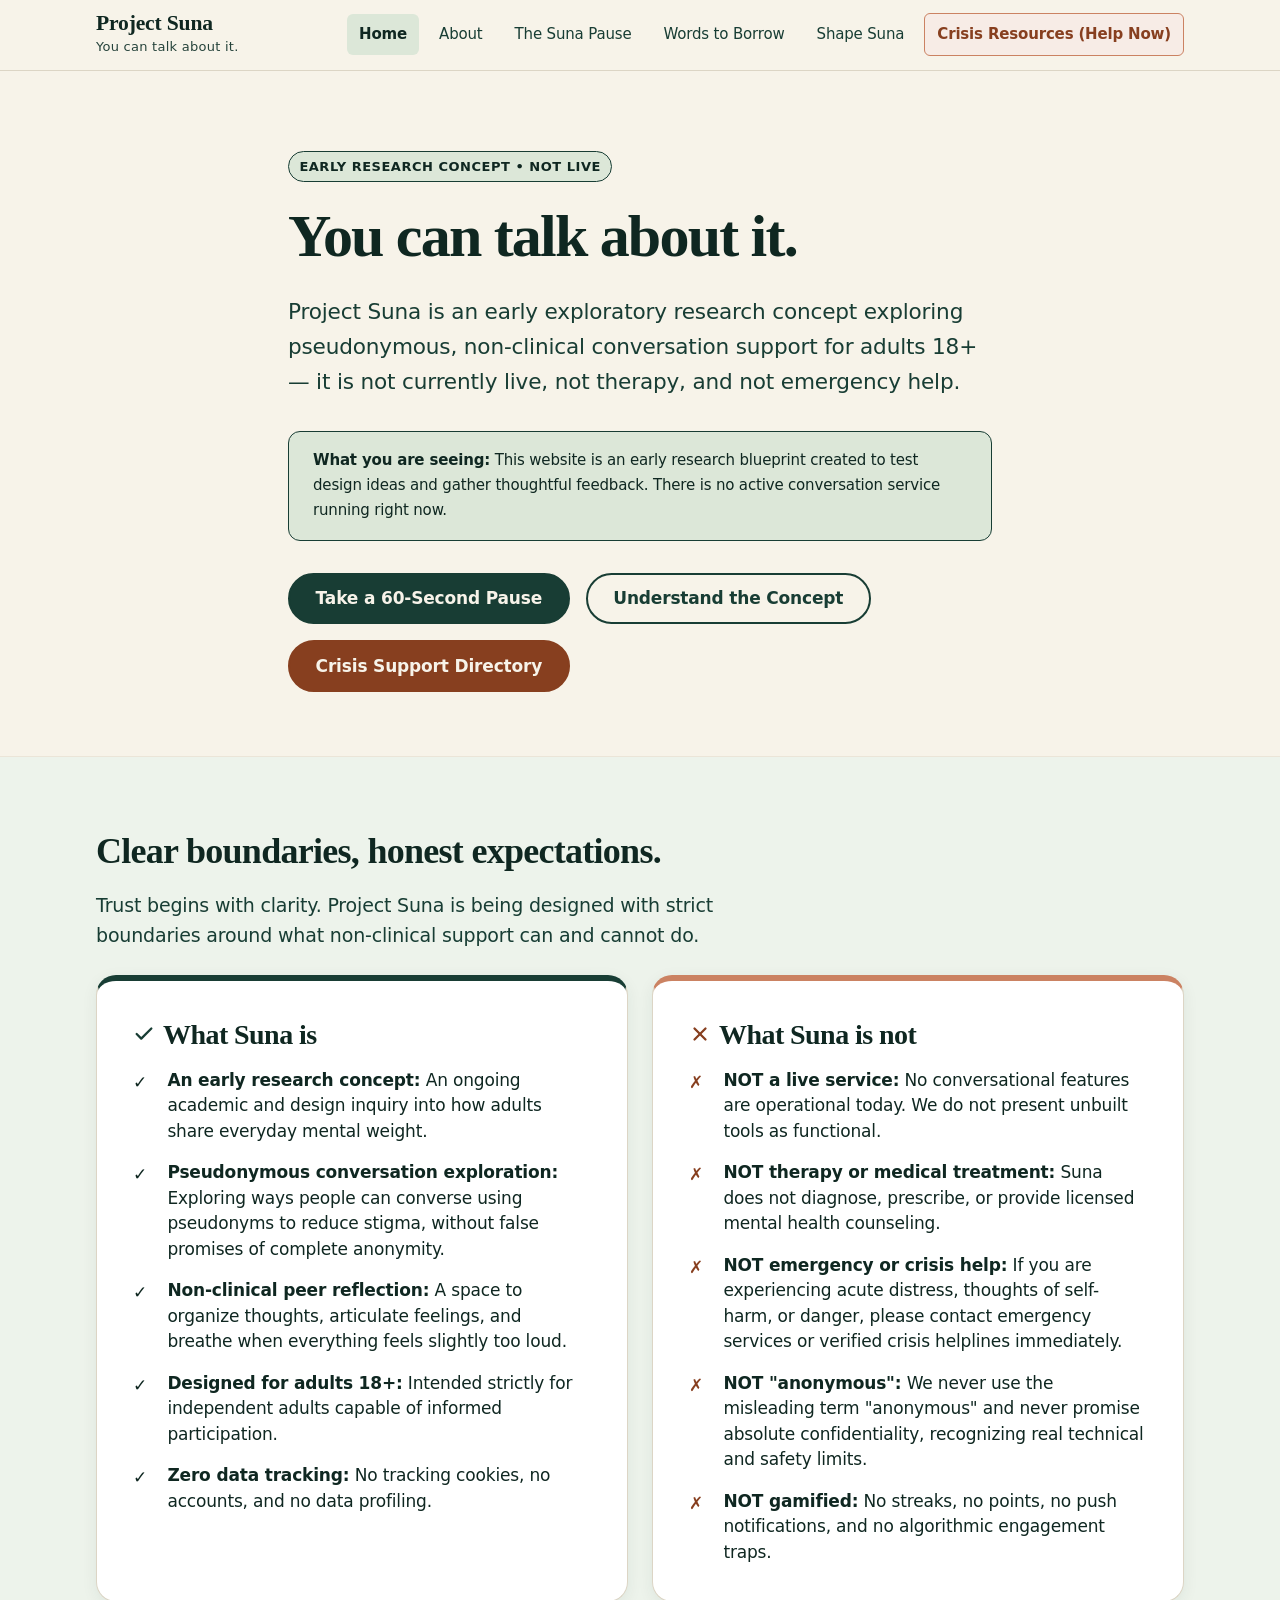
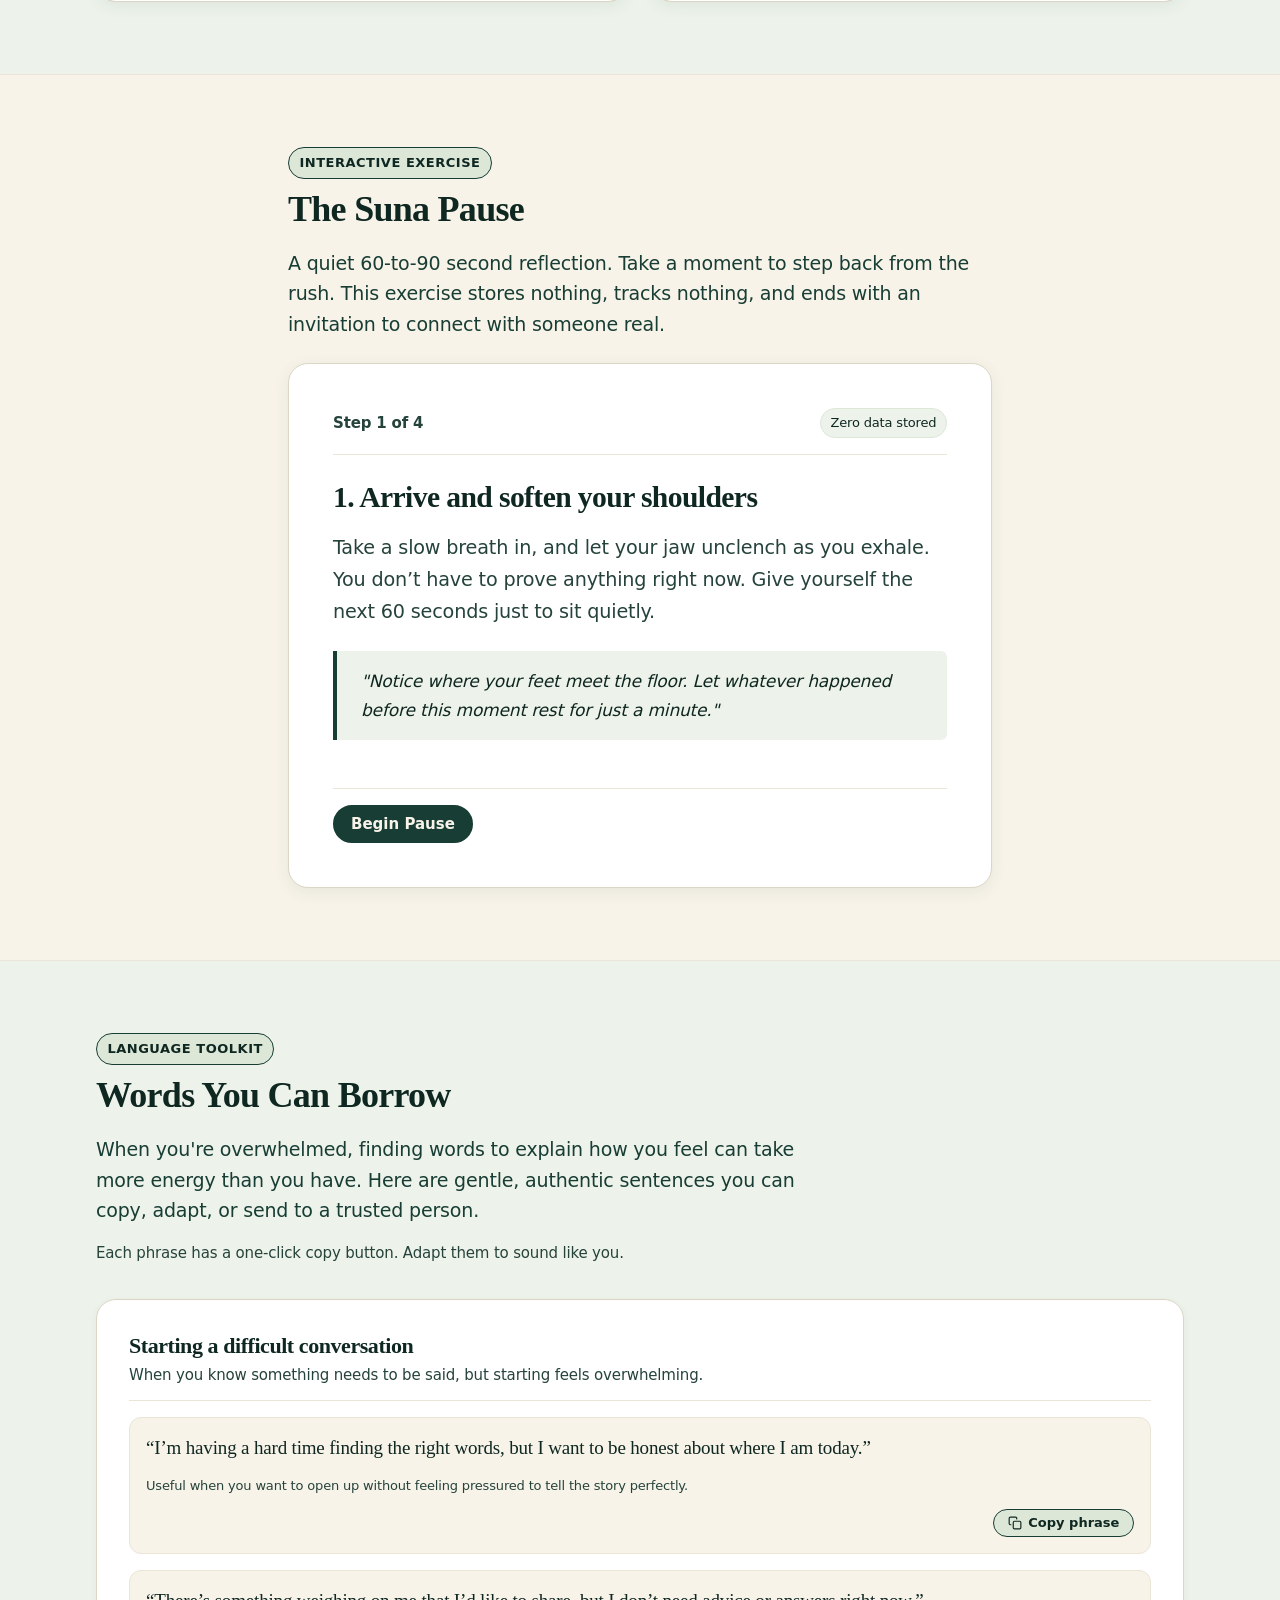
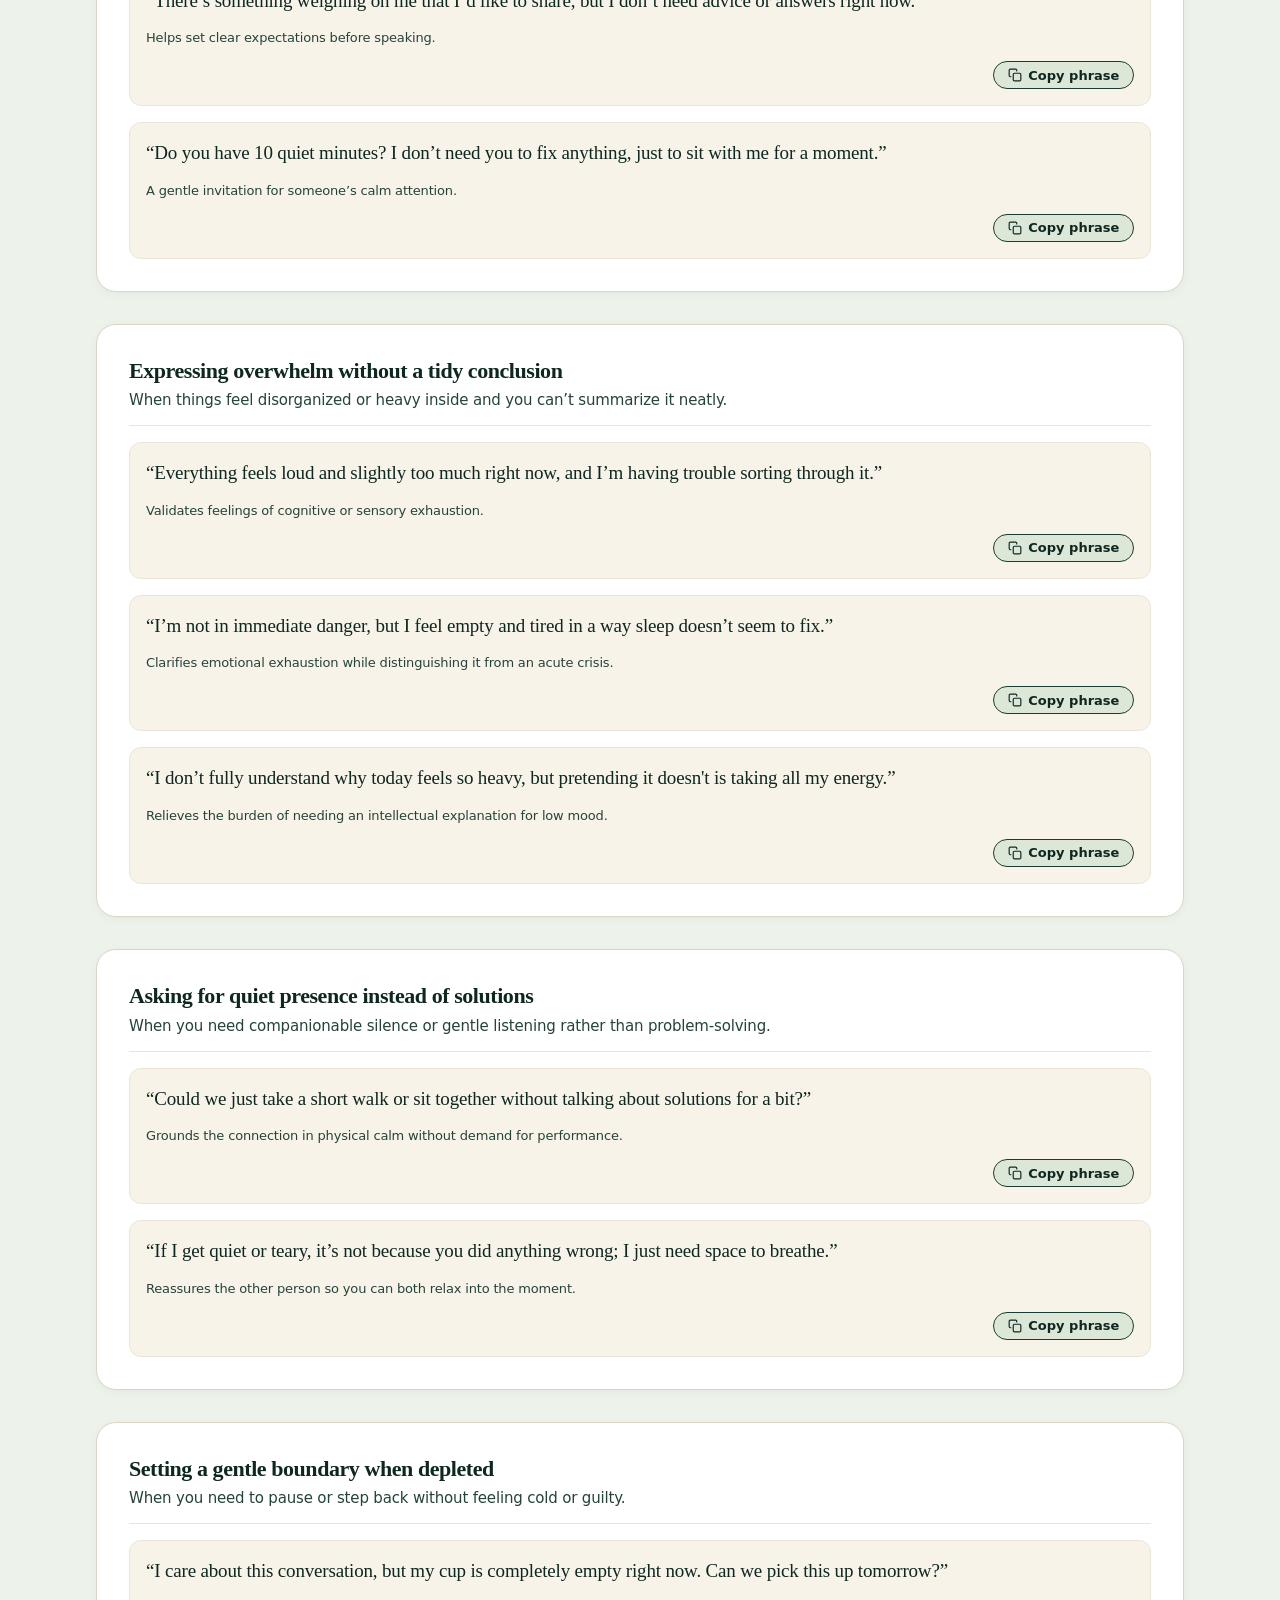
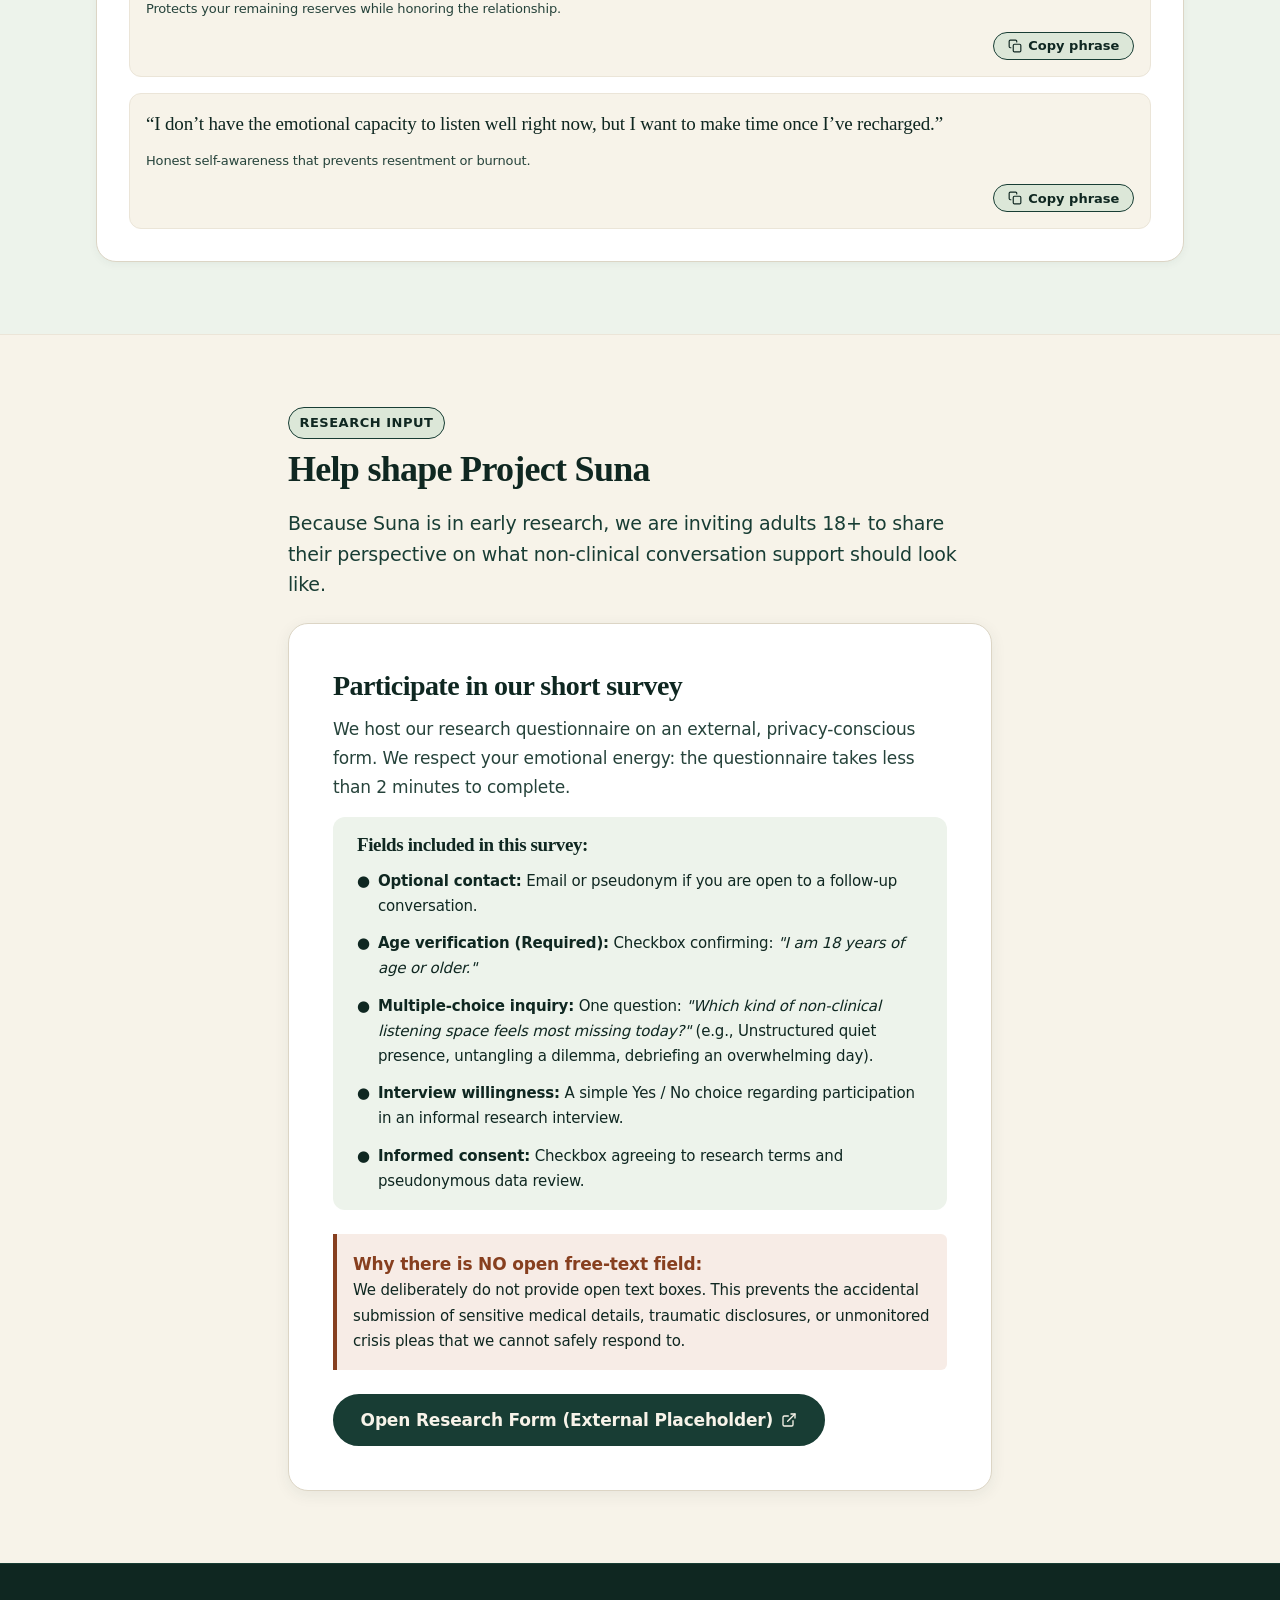
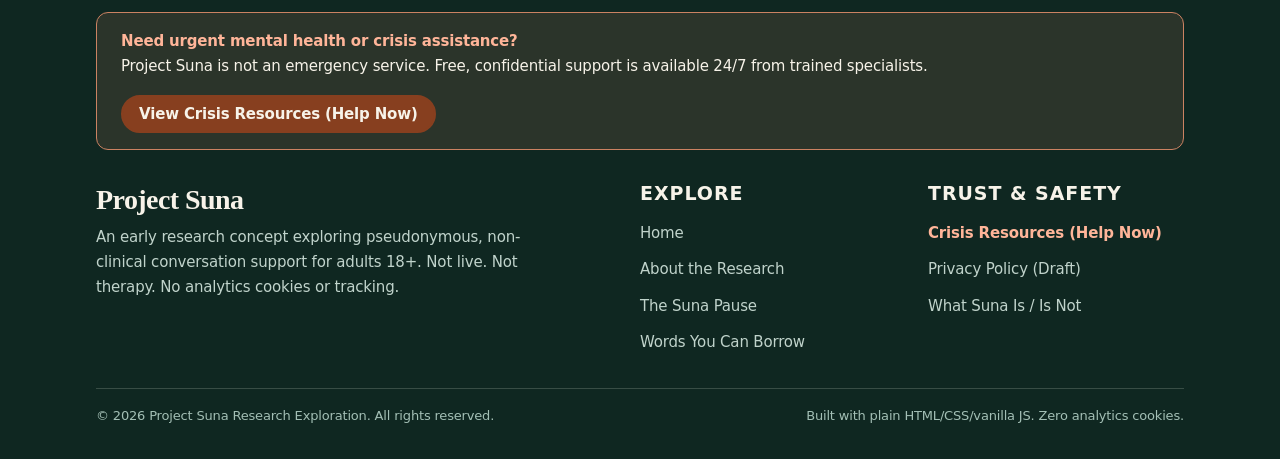
==== index.html @ 0d5d827f "Initial commit: Project Suna static accessible website" ====
<!DOCTYPE html>
<html lang="en">
<head>
  <meta charset="UTF-8">
  <meta name="viewport" content="width=device-width, initial-scale=1.0">
  <meta name="description" content="Project Suna — You can talk about it. An early research concept exploring pseudonymous, non-clinical conversation support for adults 18+.">
  <title>Project Suna — You can talk about it (Early Research)</title>
  <link rel="stylesheet" href="css/style.css">
</head>
<body>
  <!-- Accessible Skip Link -->
  <a href="#main-content" class="skip-link">Skip to main content</a>

  <!-- Header & Navigation -->
  <header class="site-header" role="banner">
    <div class="container header-inner">
      <a href="index.html" class="brand" aria-label="Project Suna Home">
        <span class="brand-title">Project Suna</span>
        <span class="brand-tagline">You can talk about it.</span>
      </a>

      <button type="button" class="nav-toggle" aria-expanded="false" aria-controls="primary-nav" aria-label="Toggle navigation menu">
        <span aria-hidden="true">&#9776;</span>
        <span>Menu</span>
      </button>

      <nav id="primary-nav" class="site-nav" role="navigation" aria-label="Primary Navigation">
        <ul class="nav-list" role="list">
          <li><a href="index.html" class="nav-link" aria-current="page">Home</a></li>
          <li><a href="about.html" class="nav-link">About</a></li>
          <li><a href="#the-suna-pause" class="nav-link">The Suna Pause</a></li>
          <li><a href="#words-you-can-borrow" class="nav-link">Words to Borrow</a></li>
          <li><a href="#help-shape-suna" class="nav-link">Shape Suna</a></li>
          <li><a href="help-now.html" class="nav-link nav-link-crisis">Crisis Resources (Help Now)</a></li>
        </ul>
      </nav>
    </div>
  </header>

  <main id="main-content" role="main">
    <!-- Section 1: Hero with tagline and honest early research statement -->
    <section class="section hero" aria-labelledby="hero-heading">
      <div class="container container-reading">
        <div style="margin-bottom: 1.25rem;">
          <span class="badge badge-research">Early Research Concept &bull; Not Live</span>
        </div>
        
        <h1 id="hero-heading" class="hero-tagline">
          You can talk about it.
        </h1>

        <p class="hero-honest-statement">
          Project Suna is an early exploratory research concept exploring pseudonymous, non-clinical conversation support for adults 18+ — it is not currently live, not therapy, and not emergency help.
        </p>

        <div class="banner-notice" role="region" aria-label="Research Scope Notice">
          <p>
            <strong>What you are seeing:</strong> This website is an early research blueprint created to test design ideas and gather thoughtful feedback. There is no active conversation service running right now.
          </p>
        </div>

        <div class="hero-ctas">
          <a href="#the-suna-pause" class="btn btn-primary">Take a 60-Second Pause</a>
          <a href="#what-suna-is" class="btn btn-secondary">Understand the Concept</a>
          <a href="help-now.html" class="btn btn-terracotta">Crisis Support Directory</a>
        </div>
      </div>
    </section>

    <!-- Section 2: "What Suna is / what it is not" two-column block -->
    <section id="what-suna-is" class="section section-tinted" aria-labelledby="what-suna-heading">
      <div class="container">
        <header style="max-width: 44rem; margin-bottom: 1.5rem;">
          <h2 id="what-suna-heading">Clear boundaries, honest expectations.</h2>
          <p class="lead">
            Trust begins with clarity. Project Suna is being designed with strict boundaries around what non-clinical support can and cannot do.
          </p>
        </header>

        <div class="comparison-grid">
          <!-- Column 1: What Suna Is -->
          <article class="comparison-card comparison-card-is">
            <h3>
              <svg aria-hidden="true" width="22" height="22" viewBox="0 0 24 24" fill="none" stroke="currentColor" stroke-width="2.5" stroke-linecap="round" stroke-linejoin="round" style="color: var(--color-forest);">
                <polyline points="20 6 9 17 4 12"></polyline>
              </svg>
              <span>What Suna is</span>
            </h3>
            <ul class="comparison-list" role="list">
              <li class="comparison-item">
                <span class="comparison-icon" aria-hidden="true">&#10003;</span>
                <div>
                  <strong>An early research concept:</strong> An ongoing academic and design inquiry into how adults share everyday mental weight.
                </div>
              </li>
              <li class="comparison-item">
                <span class="comparison-icon" aria-hidden="true">&#10003;</span>
                <div>
                  <strong>Pseudonymous conversation exploration:</strong> Exploring ways people can converse using pseudonyms to reduce stigma, without false promises of complete anonymity.
                </div>
              </li>
              <li class="comparison-item">
                <span class="comparison-icon" aria-hidden="true">&#10003;</span>
                <div>
                  <strong>Non-clinical peer reflection:</strong> A space to organize thoughts, articulate feelings, and breathe when everything feels slightly too loud.
                </div>
              </li>
              <li class="comparison-item">
                <span class="comparison-icon" aria-hidden="true">&#10003;</span>
                <div>
                  <strong>Designed for adults 18+:</strong> Intended strictly for independent adults capable of informed participation.
                </div>
              </li>
              <li class="comparison-item">
                <span class="comparison-icon" aria-hidden="true">&#10003;</span>
                <div>
                  <strong>Zero data tracking:</strong> No tracking cookies, no accounts, and no data profiling.
                </div>
              </li>
            </ul>
          </article>

          <!-- Column 2: What Suna Is Not -->
          <article class="comparison-card comparison-card-is-not">
            <h3>
              <svg aria-hidden="true" width="22" height="22" viewBox="0 0 24 24" fill="none" stroke="currentColor" stroke-width="2.5" stroke-linecap="round" stroke-linejoin="round" style="color: var(--color-terracotta-accessible);">
                <line x1="18" y1="6" x2="6" y2="18"></line>
                <line x1="6" y1="6" x2="18" y2="18"></line>
              </svg>
              <span>What Suna is not</span>
            </h3>
            <ul class="comparison-list" role="list">
              <li class="comparison-item">
                <span class="comparison-icon" aria-hidden="true" style="color: var(--color-terracotta-accessible);">&#10007;</span>
                <div>
                  <strong>NOT a live service:</strong> No conversational features are operational today. We do not present unbuilt tools as functional.
                </div>
              </li>
              <li class="comparison-item">
                <span class="comparison-icon" aria-hidden="true" style="color: var(--color-terracotta-accessible);">&#10007;</span>
                <div>
                  <strong>NOT therapy or medical treatment:</strong> Suna does not diagnose, prescribe, or provide licensed mental health counseling.
                </div>
              </li>
              <li class="comparison-item">
                <span class="comparison-icon" aria-hidden="true" style="color: var(--color-terracotta-accessible);">&#10007;</span>
                <div>
                  <strong>NOT emergency or crisis help:</strong> If you are experiencing acute distress, thoughts of self-harm, or danger, please contact emergency services or verified crisis helplines immediately.
                </div>
              </li>
              <li class="comparison-item">
                <span class="comparison-icon" aria-hidden="true" style="color: var(--color-terracotta-accessible);">&#10007;</span>
                <div>
                  <strong>NOT "anonymous":</strong> We never use the misleading term "anonymous" and never promise absolute confidentiality, recognizing real technical and safety limits.
                </div>
              </li>
              <li class="comparison-item">
                <span class="comparison-icon" aria-hidden="true" style="color: var(--color-terracotta-accessible);">&#10007;</span>
                <div>
                  <strong>NOT gamified:</strong> No streaks, no points, no push notifications, and no algorithmic engagement traps.
                </div>
              </li>
            </ul>
          </article>
        </div>
      </div>
    </section>

    <!-- Section 3: "The Suna Pause" (60-90 second guided reflection) -->
    <section id="the-suna-pause" class="section" aria-labelledby="pause-heading">
      <div class="container container-reading">
        <header>
          <span class="badge badge-research">Interactive Exercise</span>
          <h2 id="pause-heading" style="margin-top: 0.5rem;">The Suna Pause</h2>
          <p class="lead">
            A quiet 60-to-90 second reflection. Take a moment to step back from the rush. This exercise stores nothing, tracks nothing, and ends with an invitation to connect with someone real.
          </p>
        </header>

        <div id="pause-reflection-widget" class="pause-container" role="region" aria-label="Guided Reflection Tool">
          <!-- Live Announcer for Assistive Technology -->
          <div id="pause-status-announcer" class="sr-only" aria-live="polite" aria-atomic="true"></div>

          <div class="pause-header">
            <span id="pause-progress-text" class="pause-progress" aria-hidden="true">Step 1 of 4</span>
            <span class="pause-privacy-pill" title="No data is saved anywhere">Zero data stored</span>
          </div>

          <!-- Step 1: Arrive & Breathe -->
          <div class="pause-screen active" data-step="1">
            <h3>1. Arrive and soften your shoulders</h3>
            <p>
              Take a slow breath in, and let your jaw unclench as you exhale. You don’t have to prove anything right now. Give yourself the next 60 seconds just to sit quietly.
            </p>
            <div class="pause-prompt-box">
              "Notice where your feet meet the floor. Let whatever happened before this moment rest for just a minute."
            </div>
          </div>

          <!-- Step 2: Name what's heavy -->
          <div class="pause-screen" data-step="2" hidden="until-found">
            <h3>2. Acknowledge what is heavy</h3>
            <p>
              You don’t have to write it down, explain it, or justify it. Simply silently name the thought or feeling that has been taking up space in your chest today.
            </p>
            <div class="pause-prompt-box">
              "It is completely okay if what you are feeling is messy, confusing, or contradictory."
            </div>
          </div>

          <!-- Step 3: Acknowledge without fixing -->
          <div class="pause-screen" data-step="3" hidden="until-found">
            <h3>3. You don’t have to solve everything today</h3>
            <p>
              When we are overwhelmed, our minds try to solve every problem at once. Give yourself permission to pause the problem-solving machine.
            </p>
            <div class="pause-prompt-box">
              "You are allowed to feel exhausted without immediately having a plan to fix it."
            </div>
          </div>

          <!-- Step 4: Reach out to a real person -->
          <div class="pause-screen" data-step="4" hidden="until-found">
            <h3>4. Reaching out to a real person</h3>
            <p>
              Project Suna is an early research concept — not a person, not therapy, and not a substitute for human connection. When you feel ready, the most healing step is often reaching out to someone real.
            </p>
            <div class="pause-reachout-card">
              <strong>Consider taking one small step:</strong>
              <p>
                Send a short, honest text to a trusted friend, family member, or care provider. (You can borrow one of our sample phrases below if finding the words feels difficult).
              </p>
            </div>
            <p style="font-size: var(--font-size-sm); margin-bottom: 0;">
              If you are in distress or need crisis care, please visit our <a href="help-now.html" style="font-weight: 600;">Crisis Resources Directory</a> immediately.
            </p>
          </div>

          <div class="pause-actions">
            <button type="button" id="pause-btn-prev" class="btn btn-secondary btn-small" style="display: none;">Previous</button>
            <div class="pause-actions-group">
              <button type="button" id="pause-btn-restart" class="btn btn-secondary btn-small" style="display: none;">Start Again</button>
              <button type="button" id="pause-btn-next" class="btn btn-primary btn-small">Begin Pause</button>
            </div>
          </div>
        </div>
      </div>
    </section>

    <!-- Section 4: "Words You Can Borrow" -->
    <section id="words-you-can-borrow" class="section section-tinted" aria-labelledby="words-heading">
      <div class="container">
        <header style="max-width: 44rem;">
          <span class="badge badge-research">Language Toolkit</span>
          <h2 id="words-heading" style="margin-top: 0.5rem;">Words You Can Borrow</h2>
          <p class="lead">
            When you're overwhelmed, finding words to explain how you feel can take more energy than you have. Here are gentle, authentic sentences you can copy, adapt, or send to a trusted person.
          </p>
          <p style="font-size: var(--font-size-sm); color: var(--color-forest-muted);">
            Each phrase has a one-click copy button. Adapt them to sound like you.
          </p>
        </header>

        <!-- Live announcer for copy operations -->
        <div id="words-live-announcer" class="sr-only" aria-live="polite" aria-atomic="true"></div>

        <!-- Populated from content/words-you-can-borrow.json -->
        <div id="words-container" class="words-grid" role="region" aria-label="Curated Phrases List">
          <p style="color: var(--color-forest-muted);">Loading curated phrases...</p>
        </div>
      </div>
    </section>

    <!-- Section 5: "Help shape Suna" -->
    <section id="help-shape-suna" class="section" aria-labelledby="shape-heading">
      <div class="container container-reading">
        <header>
          <span class="badge badge-research">Research Input</span>
          <h2 id="shape-heading" style="margin-top: 0.5rem;">Help shape Project Suna</h2>
          <p class="lead">
            Because Suna is in early research, we are inviting adults 18+ to share their perspective on what non-clinical conversation support should look like.
          </p>
        </header>

        <article class="shape-card">
          <h3>Participate in our short survey</h3>
          <p>
            We host our research questionnaire on an external, privacy-conscious form. We respect your emotional energy: the questionnaire takes less than 2 minutes to complete.
          </p>

          <div class="fields-breakdown">
            <h4>Fields included in this survey:</h4>
            <ul class="fields-list" role="list">
              <li>
                <span aria-hidden="true">&#9679;</span>
                <span><strong>Optional contact:</strong> Email or pseudonym if you are open to a follow-up conversation.</span>
              </li>
              <li>
                <span aria-hidden="true">&#9679;</span>
                <span><strong>Age verification (Required):</strong> Checkbox confirming: <em>"I am 18 years of age or older."</em></span>
              </li>
              <li>
                <span aria-hidden="true">&#9679;</span>
                <span><strong>Multiple-choice inquiry:</strong> One question: <em>"Which kind of non-clinical listening space feels most missing today?"</em> (e.g., Unstructured quiet presence, untangling a dilemma, debriefing an overwhelming day).</span>
              </li>
              <li>
                <span aria-hidden="true">&#9679;</span>
                <span><strong>Interview willingness:</strong> A simple Yes / No choice regarding participation in an informal research interview.</span>
              </li>
              <li>
                <span aria-hidden="true">&#9679;</span>
                <span><strong>Informed consent:</strong> Checkbox agreeing to research terms and pseudonymous data review.</span>
              </li>
            </ul>
          </div>

          <div class="no-free-text-callout" role="note">
            <strong>Why there is NO open free-text field:</strong>
            <p>
              We deliberately do not provide open text boxes. This prevents the accidental submission of sensitive medical details, traumatic disclosures, or unmonitored crisis pleas that we cannot safely respond to.
            </p>
          </div>

          <div style="margin-top: 1.5rem;">
            <!-- Placeholder URL as requested -->
            <a href="https://forms.example.org/project-suna-research-interest" target="_blank" rel="noopener noreferrer" class="btn btn-primary">
              Open Research Form (External Placeholder)
              <svg aria-hidden="true" width="16" height="16" viewBox="0 0 24 24" fill="none" stroke="currentColor" stroke-width="2" stroke-linecap="round" stroke-linejoin="round">
                <path d="M18 13v6a2 2 0 0 1-2 2H5a2 2 0 0 1-2-2V8a2 2 0 0 1 2-2h6"></path>
                <polyline points="15 3 21 3 21 9"></polyline>
                <line x1="10" y1="14" x2="21" y2="3"></line>
              </svg>
            </a>
          </div>
        </article>
      </div>
    </section>
  </main>

  <!-- Universal Footer with help-now link -->
  <footer class="site-footer" role="contentinfo">
    <div class="container">
      <!-- High-visibility crisis callout present on every page -->
      <aside class="footer-crisis-callout" aria-label="Crisis Support Warning">
        <div>
          <p><strong>Need urgent mental health or crisis assistance?</strong></p>
          <p>Project Suna is not an emergency service. Free, confidential support is available 24/7 from trained specialists.</p>
        </div>
        <a href="help-now.html" class="btn btn-terracotta btn-small">View Crisis Resources (Help Now)</a>
      </aside>

      <div class="footer-grid">
        <div class="footer-brand">
          <h2>Project Suna</h2>
          <p>
            An early research concept exploring pseudonymous, non-clinical conversation support for adults 18+. Not live. Not therapy. No analytics cookies or tracking.
          </p>
        </div>

        <div class="footer-col">
          <h3>Explore</h3>
          <ul class="footer-links" role="list">
            <li><a href="index.html">Home</a></li>
            <li><a href="about.html">About the Research</a></li>
            <li><a href="index.html#the-suna-pause">The Suna Pause</a></li>
            <li><a href="index.html#words-you-can-borrow">Words You Can Borrow</a></li>
          </ul>
        </div>

        <div class="footer-col">
          <h3>Trust &amp; Safety</h3>
          <ul class="footer-links" role="list">
            <li><a href="help-now.html" style="color: #FFB599; font-weight: 600;">Crisis Resources (Help Now)</a></li>
            <li><a href="privacy.html">Privacy Policy (Draft)</a></li>
            <li><a href="index.html#what-suna-is">What Suna Is / Is Not</a></li>
          </ul>
        </div>
      </div>

      <div class="footer-bottom">
        <p>&copy; 2026 Project Suna Research Exploration. All rights reserved.</p>
        <p>Built with plain HTML/CSS/vanilla JS. Zero analytics cookies.</p>
      </div>
    </div>
  </footer>

  <script src="js/main.js"></script>
  <script src="js/pause-reflection.js"></script>
</body>
</html>
---- css/style.css ----
/* ==========================================================================
   Project Suna - Accessible, Human, Mobile-First Stylesheet
   Tagline: "You can talk about it."
   ========================================================================== */

/* 1. Design Tokens & CSS Variables */
:root {
  /* Brand Palette */
  --color-forest: #183D34;           /* Deep Forest Green (Primary) */
  --color-terracotta: #CB8262;       /* Warm Terracotta (Accent) */
  --color-cream: #F7F3E9;            /* Warm Cream (Page Background) */
  --color-sage: #DCE7D8;             /* Soft Sage (Subtle card/badge fills) */

  /* Accessible High-Contrast Variants (WCAG AA & AAA compliant on Cream) */
  --color-terracotta-accessible: #873F1F; /* Ratio 6.86:1 on Cream for text */
  --color-terracotta-tint: #F7ECE6;       /* Soft warm tint for highlights */
  --color-forest-dark: #0F2721;           /* Deep text variant (14.2:1 on Cream) */
  --color-forest-muted: #26433B;          /* Muted body text (9.73:1 on Cream) */
  --color-sage-dark: #2A4839;             /* Dark sage text/border (7.8:1 on Sage) */
  --color-sage-light: #EDF3EB;            /* Ultra-light sage container */
  --color-card-bg: #FFFFFF;               /* Elevated card background */
  --color-card-border: #DCD5C5;           /* Neutral warm border */
  --color-border-subtle: #EBE5D8;         /* Subtle divider */

  /* Typography */
  --font-serif: "Newsreader", "Fraunces", "Georgia", "Cambria", serif;
  --font-sans: "Plus Jakarta Sans", system-ui, -apple-system, BlinkMacSystemFont, "Segoe UI", Roboto, sans-serif;

  /* Typography Scales */
  --font-size-xs: 0.8125rem;  /* 13px */
  --font-size-sm: 0.9375rem;  /* 15px */
  --font-size-base: 1.0625rem;/* 17px - enhanced readability */
  --font-size-md: 1.1875rem;  /* 19px */
  --font-size-lg: 1.375rem;   /* 22px */
  --font-size-xl: 1.75rem;    /* 28px */
  --font-size-2xl: 2.25rem;   /* 36px */
  --font-size-3xl: 2.75rem;   /* 44px */

  /* Spacing */
  --space-2xs: 0.25rem;
  --space-xs: 0.5rem;
  --space-sm: 0.75rem;
  --space-md: 1rem;
  --space-lg: 1.5rem;
  --space-xl: 2rem;
  --space-2xl: 3rem;
  --space-3xl: 4.5rem;

  /* Layout */
  --max-width-content: 72rem;     /* 1152px */
  --max-width-reading: 48rem;     /* 768px for optimal reading */
  --max-width-narrow: 38rem;      /* 608px for reflective steps */
  --radius-sm: 6px;
  --radius-md: 12px;
  --radius-lg: 20px;
  --radius-full: 9999px;

  /* Elevation (soft, natural) */
  --shadow-subtle: 0 2px 8px rgba(24, 61, 52, 0.05);
  --shadow-card: 0 4px 16px rgba(24, 61, 52, 0.07);
  --shadow-elevated: 0 8px 28px rgba(24, 61, 52, 0.1);

  /* Transitions */
  --transition-fast: 150ms ease;
  --transition-base: 220ms ease;
}

/* 2. Global Reset & Box Model */
*, *::before, *::after {
  box-sizing: border-box;
  margin: 0;
  padding: 0;
}

html {
  font-size: 100%;
  scroll-behavior: smooth;
  -webkit-text-size-adjust: 100%;
}

body {
  background-color: var(--color-cream);
  color: var(--color-forest);
  font-family: var(--font-sans);
  font-size: var(--font-size-base);
  line-height: 1.68;
  letter-spacing: -0.01em;
  min-height: 100vh;
  display: flex;
  flex-direction: column;
}

/* 3. Accessibility & Motion */
@media (prefers-reduced-motion: reduce) {
  *, *::before, *::after {
    animation-duration: 0.01ms !important;
    animation-iteration-count: 1 !important;
    transition-duration: 0.01ms !important;
    scroll-behavior: auto !important;
  }
}

.skip-link {
  position: absolute;
  top: -999px;
  left: 1rem;
  background: var(--color-forest);
  color: var(--color-cream);
  padding: var(--space-sm) var(--space-lg);
  border-radius: var(--radius-sm);
  font-weight: 600;
  z-index: 1000;
  text-decoration: none;
}

.skip-link:focus {
  top: 1rem;
  outline: 3px solid var(--color-terracotta);
  outline-offset: 2px;
}

:focus-visible {
  outline: 3px solid var(--color-forest);
  outline-offset: 3px;
}

.sr-only {
  position: absolute;
  width: 1px;
  height: 1px;
  padding: 0;
  margin: -1px;
  overflow: hidden;
  clip: rect(0, 0, 0, 0);
  white-space: nowrap;
  border: 0;
}

/* 4. Typography Base */
h1, h2, h3, h4 {
  font-family: var(--font-serif);
  color: var(--color-forest-dark);
  line-height: 1.25;
  font-weight: 600;
  letter-spacing: -0.02em;
}

h1 {
  font-size: clamp(2rem, 5vw + 0.5rem, var(--font-size-3xl));
  margin-bottom: var(--space-md);
}

h2 {
  font-size: clamp(1.5rem, 3.5vw + 0.3rem, var(--font-size-2xl));
  margin-bottom: var(--space-md);
}

h3 {
  font-size: var(--font-size-xl);
  margin-bottom: var(--space-sm);
}

h4 {
  font-size: var(--font-size-md);
  margin-bottom: var(--space-xs);
}

p {
  margin-bottom: var(--space-md);
  color: var(--color-forest-muted);
}

p.lead {
  font-size: var(--font-size-md);
  color: var(--color-forest);
  line-height: 1.6;
}

a {
  color: var(--color-forest);
  text-decoration-thickness: 1px;
  text-underline-offset: 3px;
  transition: color var(--transition-fast), text-decoration-color var(--transition-fast);
}

a:hover {
  color: var(--color-terracotta-accessible);
}

strong {
  font-weight: 600;
  color: var(--color-forest-dark);
}

/* 5. Layout Containers */
.container {
  width: 100%;
  max-width: var(--max-width-content);
  margin-left: auto;
  margin-right: auto;
  padding-left: clamp(1rem, 4vw, 2rem);
  padding-right: clamp(1rem, 4vw, 2rem);
}

.container-reading {
  max-width: var(--max-width-reading);
}

.container-narrow {
  max-width: var(--max-width-narrow);
}

.section {
  padding-top: clamp(2.5rem, 6vw, var(--space-3xl));
  padding-bottom: clamp(2.5rem, 6vw, var(--space-3xl));
}

.section-tinted {
  background-color: var(--color-sage-light);
  border-top: 1px solid var(--color-border-subtle);
  border-bottom: 1px solid var(--color-border-subtle);
}

/* 6. Site Header & Navigation */
.site-header {
  border-bottom: 1px solid var(--color-card-border);
  background-color: var(--color-cream);
  position: sticky;
  top: 0;
  z-index: 99;
}

.header-inner {
  display: flex;
  align-items: center;
  justify-content: space-between;
  padding-top: var(--space-sm);
  padding-bottom: var(--space-sm);
  gap: var(--space-md);
}

.brand {
  display: flex;
  flex-direction: column;
  text-decoration: none;
}

.brand-title {
  font-family: var(--font-serif);
  font-size: 1.35rem;
  font-weight: 700;
  color: var(--color-forest-dark);
  line-height: 1.1;
}

.brand-tagline {
  font-size: var(--font-size-xs);
  color: var(--color-forest-muted);
  font-weight: 500;
  letter-spacing: 0.02em;
}

.site-nav {
  display: flex;
  align-items: center;
  gap: var(--space-xs);
}

.nav-list {
  display: flex;
  list-style: none;
  align-items: center;
  gap: var(--space-xs);
}

.nav-link {
  display: inline-block;
  padding: 0.5rem 0.75rem;
  font-size: var(--font-size-sm);
  font-weight: 500;
  color: var(--color-forest);
  text-decoration: none;
  border-radius: var(--radius-sm);
  transition: background-color var(--transition-fast), color var(--transition-fast);
}

.nav-link:hover {
  background-color: var(--color-sage);
  color: var(--color-forest-dark);
}

.nav-link[aria-current="page"] {
  font-weight: 600;
  background-color: var(--color-sage);
  color: var(--color-forest-dark);
}

.nav-link-crisis {
  background-color: var(--color-terracotta-tint);
  color: var(--color-terracotta-accessible);
  font-weight: 600;
  border: 1px solid var(--color-terracotta);
}

.nav-link-crisis:hover {
  background-color: var(--color-terracotta);
  color: var(--color-cream);
}

/* Mobile Nav Toggle */
.nav-toggle {
  display: none;
  background: transparent;
  border: 1px solid var(--color-card-border);
  padding: 0.5rem 0.75rem;
  border-radius: var(--radius-sm);
  cursor: pointer;
  color: var(--color-forest);
  font-family: var(--font-sans);
  font-size: var(--font-size-sm);
  font-weight: 600;
}

/* 7. Research Concept & Crisis Banners */
.badge {
  display: inline-flex;
  align-items: center;
  gap: 0.35rem;
  padding: 0.25rem 0.65rem;
  font-size: var(--font-size-xs);
  font-weight: 600;
  border-radius: var(--radius-full);
  text-transform: uppercase;
  letter-spacing: 0.04em;
}

.badge-research {
  background-color: var(--color-sage);
  color: var(--color-forest-dark);
  border: 1px solid var(--color-forest);
}

.badge-warning {
  background-color: var(--color-terracotta-tint);
  color: var(--color-terracotta-accessible);
  border: 1px solid var(--color-terracotta);
}

.banner-notice {
  background-color: var(--color-sage);
  border: 1px solid var(--color-forest);
  border-radius: var(--radius-md);
  padding: var(--space-md) var(--space-lg);
  margin-bottom: var(--space-xl);
  display: flex;
  flex-direction: column;
  gap: 0.35rem;
}

.banner-notice p {
  margin: 0;
  color: var(--color-forest-dark);
  font-size: var(--font-size-sm);
}

.banner-crisis {
  background-color: var(--color-terracotta-tint);
  border: 2px solid var(--color-terracotta);
  border-radius: var(--radius-md);
  padding: var(--space-md) var(--space-lg);
  margin-bottom: var(--space-xl);
}

.banner-crisis strong {
  color: var(--color-terracotta-accessible);
  font-size: var(--font-size-md);
}

.banner-crisis p {
  color: var(--color-forest-dark);
  margin-top: 0.25rem;
  margin-bottom: 0;
  font-size: var(--font-size-sm);
}

/* 8. Hero Section */
.hero {
  padding-top: clamp(2.5rem, 7vw, 5rem);
  padding-bottom: clamp(2.5rem, 6vw, 4rem);
  text-align: left;
}

.hero-tagline {
  font-family: var(--font-serif);
  font-size: clamp(2.25rem, 6vw + 0.5rem, 3.75rem);
  color: var(--color-forest-dark);
  line-height: 1.15;
  letter-spacing: -0.03em;
  margin-bottom: var(--space-lg);
}

.hero-honest-statement {
  font-size: clamp(1.1rem, 2vw + 0.5rem, 1.35rem);
  line-height: 1.6;
  color: var(--color-forest);
  max-width: 44rem;
  margin-bottom: var(--space-xl);
  font-weight: 400;
}

.hero-ctas {
  display: flex;
  flex-wrap: wrap;
  gap: var(--space-md);
  align-items: center;
}

/* 9. Buttons */
.btn {
  display: inline-flex;
  align-items: center;
  justify-content: center;
  gap: 0.5rem;
  font-family: var(--font-sans);
  font-size: var(--font-size-base);
  font-weight: 600;
  text-decoration: none;
  padding: 0.85rem 1.6rem;
  border-radius: var(--radius-full);
  border: 2px solid transparent;
  cursor: pointer;
  transition: transform var(--transition-fast), background-color var(--transition-fast), color var(--transition-fast), border-color var(--transition-fast);
  line-height: 1.2;
}

.btn-primary {
  background-color: var(--color-forest);
  color: var(--color-cream);
  border-color: var(--color-forest);
}

.btn-primary:hover {
  background-color: var(--color-forest-dark);
  color: #FFFFFF;
}

.btn-secondary {
  background-color: transparent;
  color: var(--color-forest);
  border-color: var(--color-forest);
}

.btn-secondary:hover {
  background-color: var(--color-sage);
  color: var(--color-forest-dark);
}

.btn-terracotta {
  background-color: var(--color-terracotta-accessible);
  color: var(--color-cream);
  border-color: var(--color-terracotta-accessible);
}

.btn-terracotta:hover {
  background-color: #6E3218;
  color: #FFFFFF;
}

.btn-small {
  padding: 0.5rem 1rem;
  font-size: var(--font-size-sm);
}

/* 10. "What Suna Is / What Suna Is Not" Section */
.comparison-grid {
  display: grid;
  grid-template-columns: 1fr;
  gap: var(--space-lg);
  margin-top: var(--space-lg);
}

@media (min-width: 48rem) {
  .comparison-grid {
    grid-template-columns: 1fr 1fr;
  }
}

.comparison-card {
  background-color: var(--color-card-bg);
  border-radius: var(--radius-lg);
  padding: clamp(1.5rem, 4vw, 2.25rem);
  box-shadow: var(--shadow-card);
  border: 1px solid var(--color-card-border);
  display: flex;
  flex-direction: column;
}

.comparison-card-is {
  border-top: 6px solid var(--color-forest);
}

.comparison-card-is-not {
  border-top: 6px solid var(--color-terracotta);
}

.comparison-card h3 {
  display: flex;
  align-items: center;
  gap: 0.5rem;
  margin-bottom: var(--space-md);
}

.comparison-list {
  list-style: none;
  display: flex;
  flex-direction: column;
  gap: var(--space-md);
}

.comparison-item {
  display: flex;
  align-items: flex-start;
  gap: 0.75rem;
  font-size: var(--font-size-base);
  color: var(--color-forest-dark);
  line-height: 1.5;
}

.comparison-icon {
  flex-shrink: 0;
  width: 1.4rem;
  height: 1.4rem;
  margin-top: 0.15rem;
}

/* 11. "The Suna Pause" Reflection Flow */
.pause-container {
  background-color: var(--color-card-bg);
  border-radius: var(--radius-lg);
  border: 1px solid var(--color-card-border);
  box-shadow: var(--shadow-card);
  padding: clamp(1.5rem, 5vw, 2.75rem);
  margin-top: var(--space-lg);
}

.pause-header {
  display: flex;
  justify-content: space-between;
  align-items: center;
  border-bottom: 1px solid var(--color-border-subtle);
  padding-bottom: var(--space-md);
  margin-bottom: var(--space-lg);
  flex-wrap: wrap;
  gap: var(--space-sm);
}

.pause-progress {
  font-size: var(--font-size-sm);
  font-weight: 600;
  color: var(--color-forest-muted);
}

.pause-privacy-pill {
  font-size: var(--font-size-xs);
  background-color: var(--color-sage-light);
  border: 1px solid var(--color-sage);
  color: var(--color-forest-dark);
  padding: 0.2rem 0.6rem;
  border-radius: var(--radius-full);
}

.pause-screen {
  display: none;
  min-height: 220px;
  flex-direction: column;
  justify-content: center;
}

.pause-screen.active {
  display: flex;
}

.pause-screen h3 {
  font-size: clamp(1.4rem, 3.5vw, 1.85rem);
  color: var(--color-forest-dark);
  margin-bottom: var(--space-md);
}

.pause-screen p {
  font-size: clamp(1.05rem, 2vw + 0.3rem, 1.2rem);
  line-height: 1.65;
  color: var(--color-forest-muted);
  max-width: 38rem;
  margin-bottom: var(--space-lg);
}

.pause-prompt-box {
  background-color: var(--color-sage-light);
  border-left: 4px solid var(--color-forest);
  padding: var(--space-md) var(--space-lg);
  border-radius: 0 var(--radius-sm) var(--radius-sm) 0;
  margin-bottom: var(--space-lg);
  font-style: italic;
  color: var(--color-forest-dark);
}

.pause-reachout-card {
  background-color: var(--color-terracotta-tint);
  border: 1px solid var(--color-terracotta);
  border-radius: var(--radius-md);
  padding: var(--space-md) var(--space-lg);
  margin-bottom: var(--space-lg);
}

.pause-reachout-card strong {
  color: var(--color-terracotta-accessible);
  display: block;
  margin-bottom: 0.25rem;
}

.pause-actions {
  display: flex;
  justify-content: space-between;
  align-items: center;
  border-top: 1px solid var(--color-border-subtle);
  padding-top: var(--space-md);
  margin-top: var(--space-lg);
  flex-wrap: wrap;
  gap: var(--space-md);
}

.pause-actions-group {
  display: flex;
  gap: var(--space-sm);
}

/* 12. "Words You Can Borrow" Section */
.words-grid {
  display: grid;
  grid-template-columns: 1fr;
  gap: var(--space-xl);
  margin-top: var(--space-xl);
}

.situation-group {
  background-color: var(--color-card-bg);
  border-radius: var(--radius-lg);
  border: 1px solid var(--color-card-border);
  padding: clamp(1.25rem, 4vw, 2rem);
  box-shadow: var(--shadow-subtle);
}

.situation-header {
  margin-bottom: var(--space-md);
  border-bottom: 1px solid var(--color-border-subtle);
  padding-bottom: var(--space-sm);
}

.situation-header h3 {
  font-size: var(--font-size-lg);
  color: var(--color-forest-dark);
  margin-bottom: 0.25rem;
}

.situation-header p {
  font-size: var(--font-size-sm);
  color: var(--color-forest-muted);
  margin-bottom: 0;
}

.phrases-list {
  display: flex;
  flex-direction: column;
  gap: var(--space-md);
  list-style: none;
}

.phrase-card {
  background-color: var(--color-cream);
  border: 1px solid var(--color-border-subtle);
  border-radius: var(--radius-md);
  padding: var(--space-md);
  display: flex;
  flex-direction: column;
  gap: var(--space-sm);
  transition: border-color var(--transition-fast);
}

.phrase-card:focus-within,
.phrase-card:hover {
  border-color: var(--color-forest);
}

.phrase-quote {
  font-family: var(--font-serif);
  font-size: var(--font-size-md);
  color: var(--color-forest-dark);
  line-height: 1.5;
  quotes: "“" "”";
}

.phrase-quote::before {
  content: open-quote;
}
.phrase-quote::after {
  content: close-quote;
}

.phrase-context {
  font-size: var(--font-size-xs);
  color: var(--color-forest-muted);
  margin: 0;
}

.phrase-footer {
  display: flex;
  justify-content: flex-end;
  align-items: center;
  gap: var(--space-sm);
}

.btn-copy {
  display: inline-flex;
  align-items: center;
  gap: 0.4rem;
  background-color: var(--color-sage);
  color: var(--color-forest-dark);
  border: 1px solid var(--color-forest);
  padding: 0.35rem 0.85rem;
  border-radius: var(--radius-full);
  font-family: var(--font-sans);
  font-size: var(--font-size-xs);
  font-weight: 600;
  cursor: pointer;
  transition: background-color var(--transition-fast), color var(--transition-fast);
}

.btn-copy:hover {
  background-color: var(--color-forest);
  color: var(--color-cream);
}

.btn-copy[data-copied="true"] {
  background-color: var(--color-terracotta-accessible);
  color: var(--color-cream);
  border-color: var(--color-terracotta-accessible);
}

/* 13. "Help Shape Suna" Section */
.shape-card {
  background-color: var(--color-card-bg);
  border-radius: var(--radius-lg);
  border: 1px solid var(--color-card-border);
  padding: clamp(1.5rem, 5vw, 2.75rem);
  box-shadow: var(--shadow-card);
  margin-top: var(--space-lg);
}

.fields-breakdown {
  background-color: var(--color-sage-light);
  border-radius: var(--radius-md);
  padding: var(--space-md) var(--space-lg);
  margin-top: var(--space-md);
  margin-bottom: var(--space-lg);
}

.fields-list {
  list-style: none;
  display: flex;
  flex-direction: column;
  gap: var(--space-sm);
  margin-top: var(--space-sm);
}

.fields-list li {
  font-size: var(--font-size-sm);
  color: var(--color-forest-dark);
  display: flex;
  align-items: flex-start;
  gap: 0.5rem;
}

.no-free-text-callout {
  background-color: var(--color-terracotta-tint);
  border-left: 4px solid var(--color-terracotta-accessible);
  padding: var(--space-md);
  border-radius: 0 var(--radius-sm) var(--radius-sm) 0;
  margin-top: var(--space-md);
  margin-bottom: var(--space-lg);
}

.no-free-text-callout strong {
  color: var(--color-terracotta-accessible);
}

.no-free-text-callout p {
  font-size: var(--font-size-sm);
  color: var(--color-forest-dark);
  margin: 0;
}

/* 14. Crisis Support Table / Directory */
.crisis-directory {
  display: flex;
  flex-direction: column;
  gap: var(--space-lg);
  margin-top: var(--space-lg);
}

.crisis-card {
  background-color: var(--color-card-bg);
  border-radius: var(--radius-md);
  border: 1px solid var(--color-card-border);
  padding: var(--space-lg);
  box-shadow: var(--shadow-subtle);
}

.crisis-card h3 {
  font-size: var(--font-size-lg);
  color: var(--color-forest-dark);
  margin-bottom: var(--space-xs);
}

.crisis-details {
  list-style: none;
  display: flex;
  flex-direction: column;
  gap: var(--space-xs);
  font-size: var(--font-size-base);
  margin-top: var(--space-sm);
}

.crisis-details li strong {
  color: var(--color-forest-dark);
}

/* 15. Privacy & Draft Policy Sections */
.policy-section {
  background-color: var(--color-card-bg);
  border-radius: var(--radius-md);
  border: 1px solid var(--color-card-border);
  padding: clamp(1.25rem, 4vw, 2rem);
  margin-bottom: var(--space-lg);
  box-shadow: var(--shadow-subtle);
}

.policy-section h2 {
  font-size: var(--font-size-xl);
  margin-bottom: var(--space-sm);
}

/* 16. Site Footer */
.site-footer {
  margin-top: auto;
  background-color: var(--color-forest-dark);
  color: var(--color-cream);
  padding-top: var(--space-2xl);
  padding-bottom: var(--space-xl);
  border-top: 1px solid var(--color-forest);
}

.footer-crisis-callout {
  background-color: rgba(203, 130, 98, 0.15);
  border: 1px solid var(--color-terracotta);
  border-radius: var(--radius-md);
  padding: var(--space-md) var(--space-lg);
  margin-bottom: var(--space-xl);
  display: flex;
  justify-content: space-between;
  align-items: center;
  flex-wrap: wrap;
  gap: var(--space-md);
}

.footer-crisis-callout p {
  color: var(--color-cream);
  margin: 0;
  font-size: var(--font-size-sm);
}

.footer-crisis-callout strong {
  color: #FFB599;
}

.footer-grid {
  display: grid;
  grid-template-columns: 1fr;
  gap: var(--space-xl);
  margin-bottom: var(--space-xl);
}

@media (min-width: 48rem) {
  .footer-grid {
    grid-template-columns: 2fr 1fr 1fr;
  }
}

.footer-brand h2 {
  color: var(--color-cream);
  font-size: var(--font-size-xl);
  margin-bottom: var(--space-xs);
}

.footer-brand p {
  color: #C0D3CB;
  font-size: var(--font-size-sm);
  max-width: 28rem;
}

.footer-col h3 {
  color: var(--color-cream);
  font-size: var(--font-size-md);
  font-family: var(--font-sans);
  font-weight: 600;
  margin-bottom: var(--space-sm);
  text-transform: uppercase;
  letter-spacing: 0.05em;
}

.footer-links {
  list-style: none;
  display: flex;
  flex-direction: column;
  gap: var(--space-xs);
}

.footer-links a {
  color: #C0D3CB;
  font-size: var(--font-size-sm);
  text-decoration: none;
}

.footer-links a:hover {
  color: var(--color-cream);
  text-decoration: underline;
}

.footer-bottom {
  border-top: 1px solid rgba(220, 231, 216, 0.2);
  padding-top: var(--space-md);
  display: flex;
  justify-content: space-between;
  align-items: center;
  flex-wrap: wrap;
  gap: var(--space-sm);
  font-size: var(--font-size-xs);
  color: #A3BFB5;
}

.footer-bottom p {
  color: #A3BFB5;
  margin: 0;
}

/* 17. Responsive Breakpoint Adjustments (Tested down to 360px) */
@media (max-width: 47.99rem) {
  .site-nav {
    display: none;
    position: absolute;
    top: 100%;
    left: 0;
    right: 0;
    background-color: var(--color-cream);
    border-bottom: 2px solid var(--color-card-border);
    padding: var(--space-md);
    box-shadow: var(--shadow-card);
  }

  .site-nav.is-open {
    display: block;
  }

  .nav-list {
    flex-direction: column;
    align-items: stretch;
    gap: var(--space-xs);
  }

  .nav-link {
    padding: 0.75rem 1rem;
    font-size: var(--font-size-base);
  }

  .nav-toggle {
    display: inline-flex;
    align-items: center;
    gap: 0.35rem;
  }

  .pause-actions {
    flex-direction: column;
    align-items: stretch;
  }

  .pause-actions-group {
    justify-content: space-between;
  }
}

@media (max-width: 25rem) { /* 400px down to 360px */
  .hero-tagline {
    font-size: 2rem;
  }

  .hero-ctas {
    flex-direction: column;
    align-items: stretch;
  }

  .btn {
    width: 100%;
  }

  .footer-crisis-callout {
    flex-direction: column;
    align-items: flex-start;
  }
}
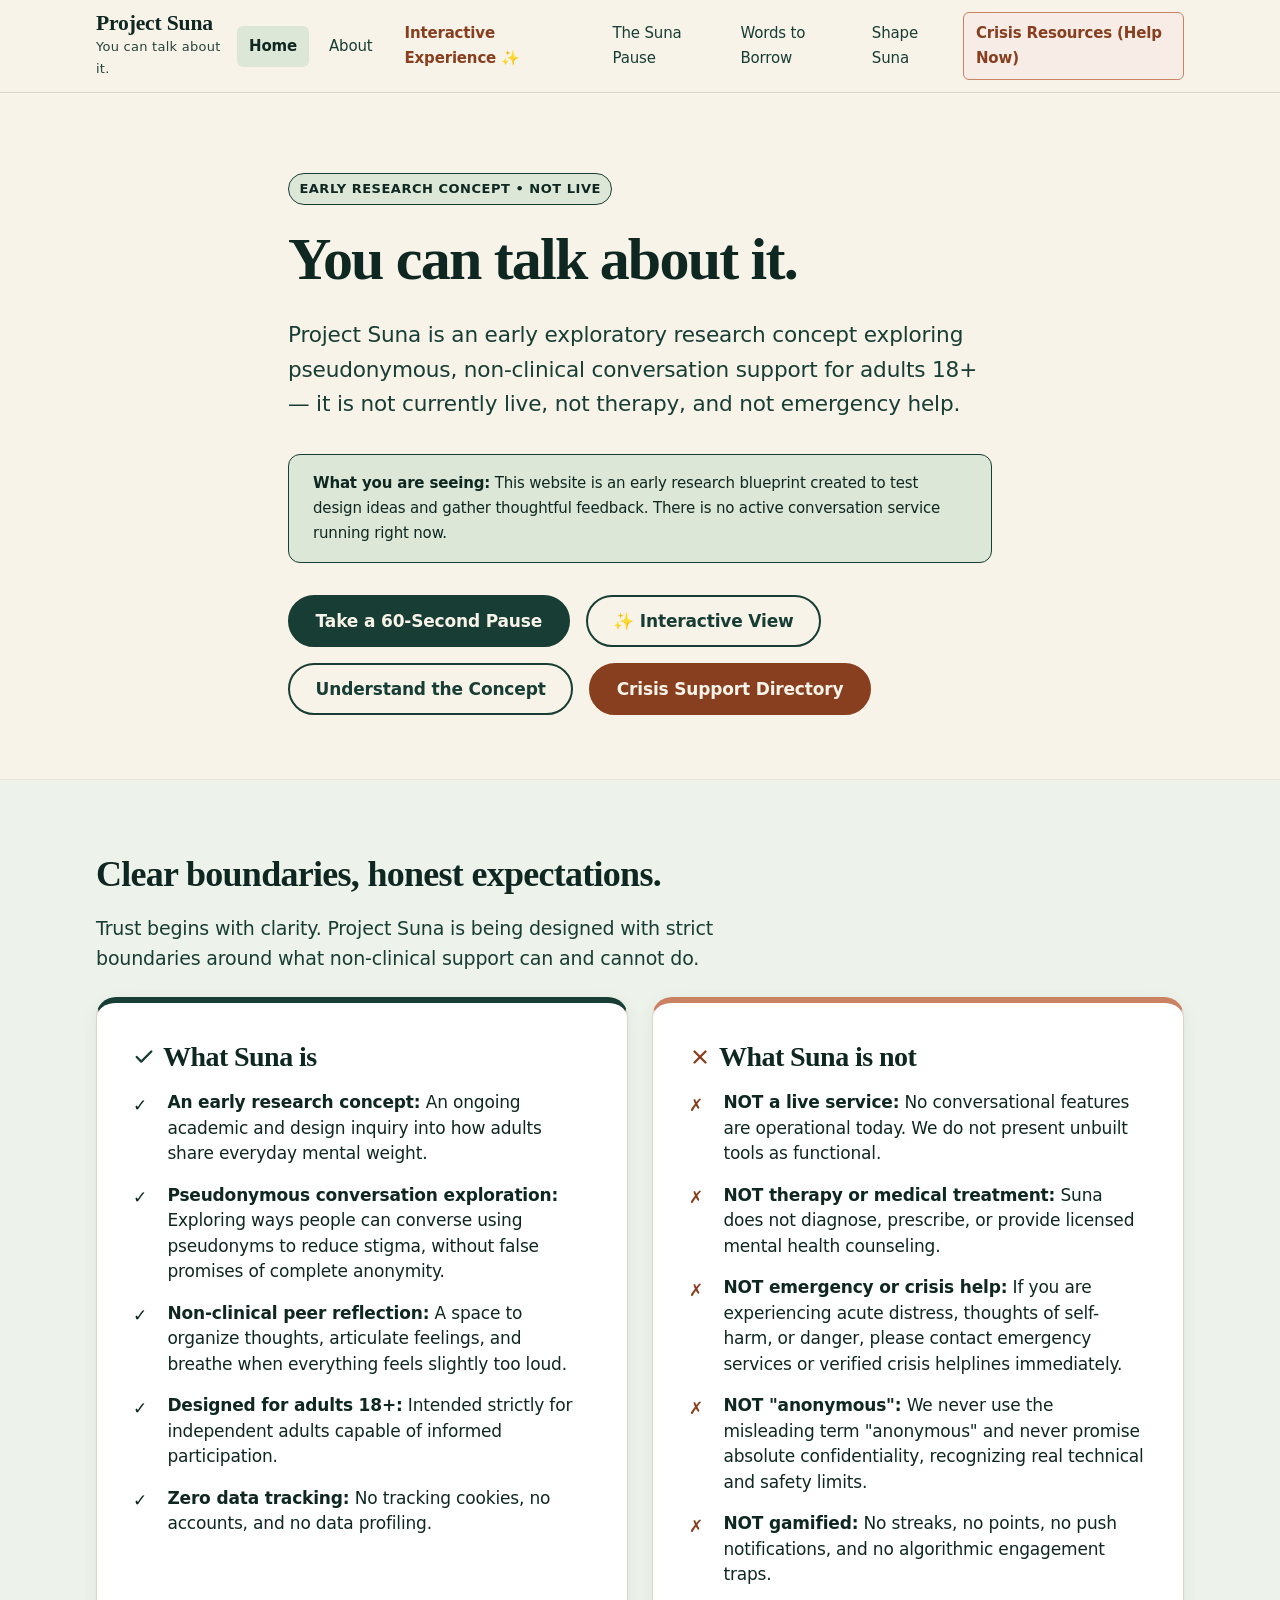
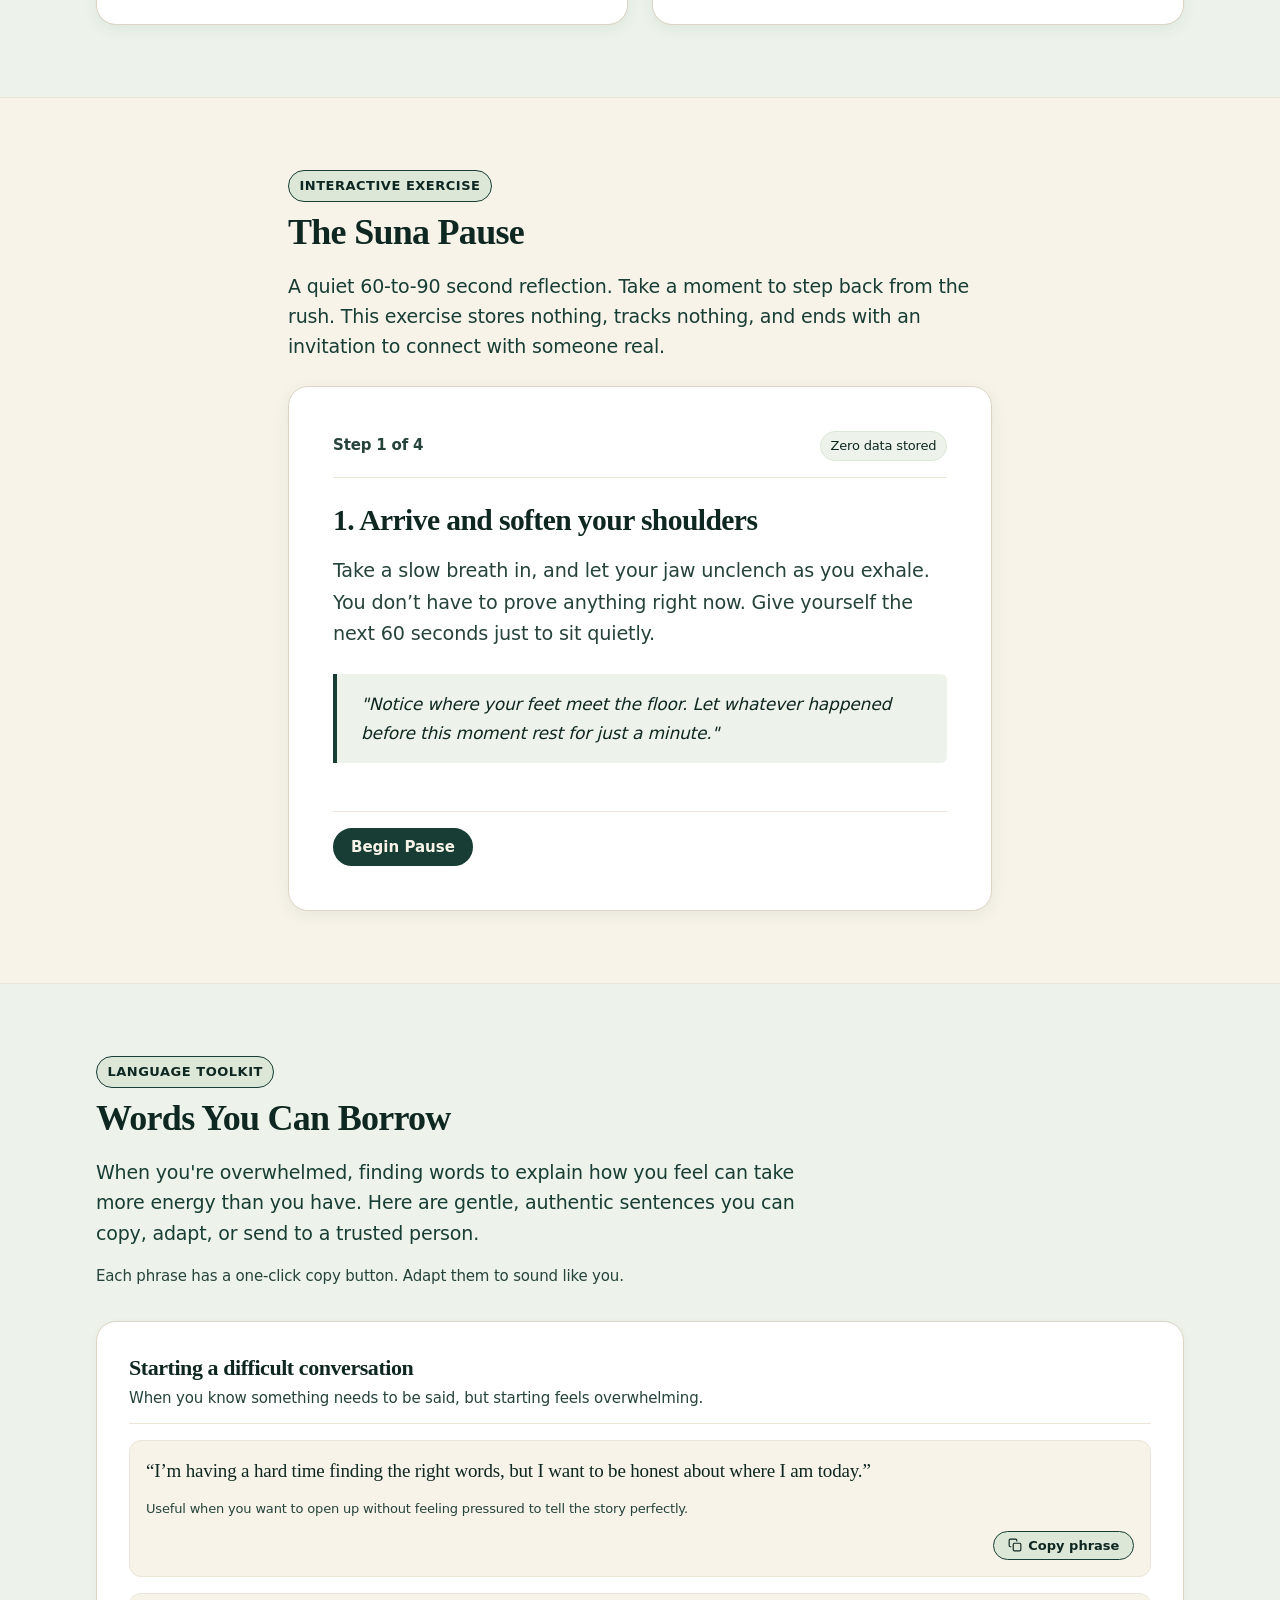
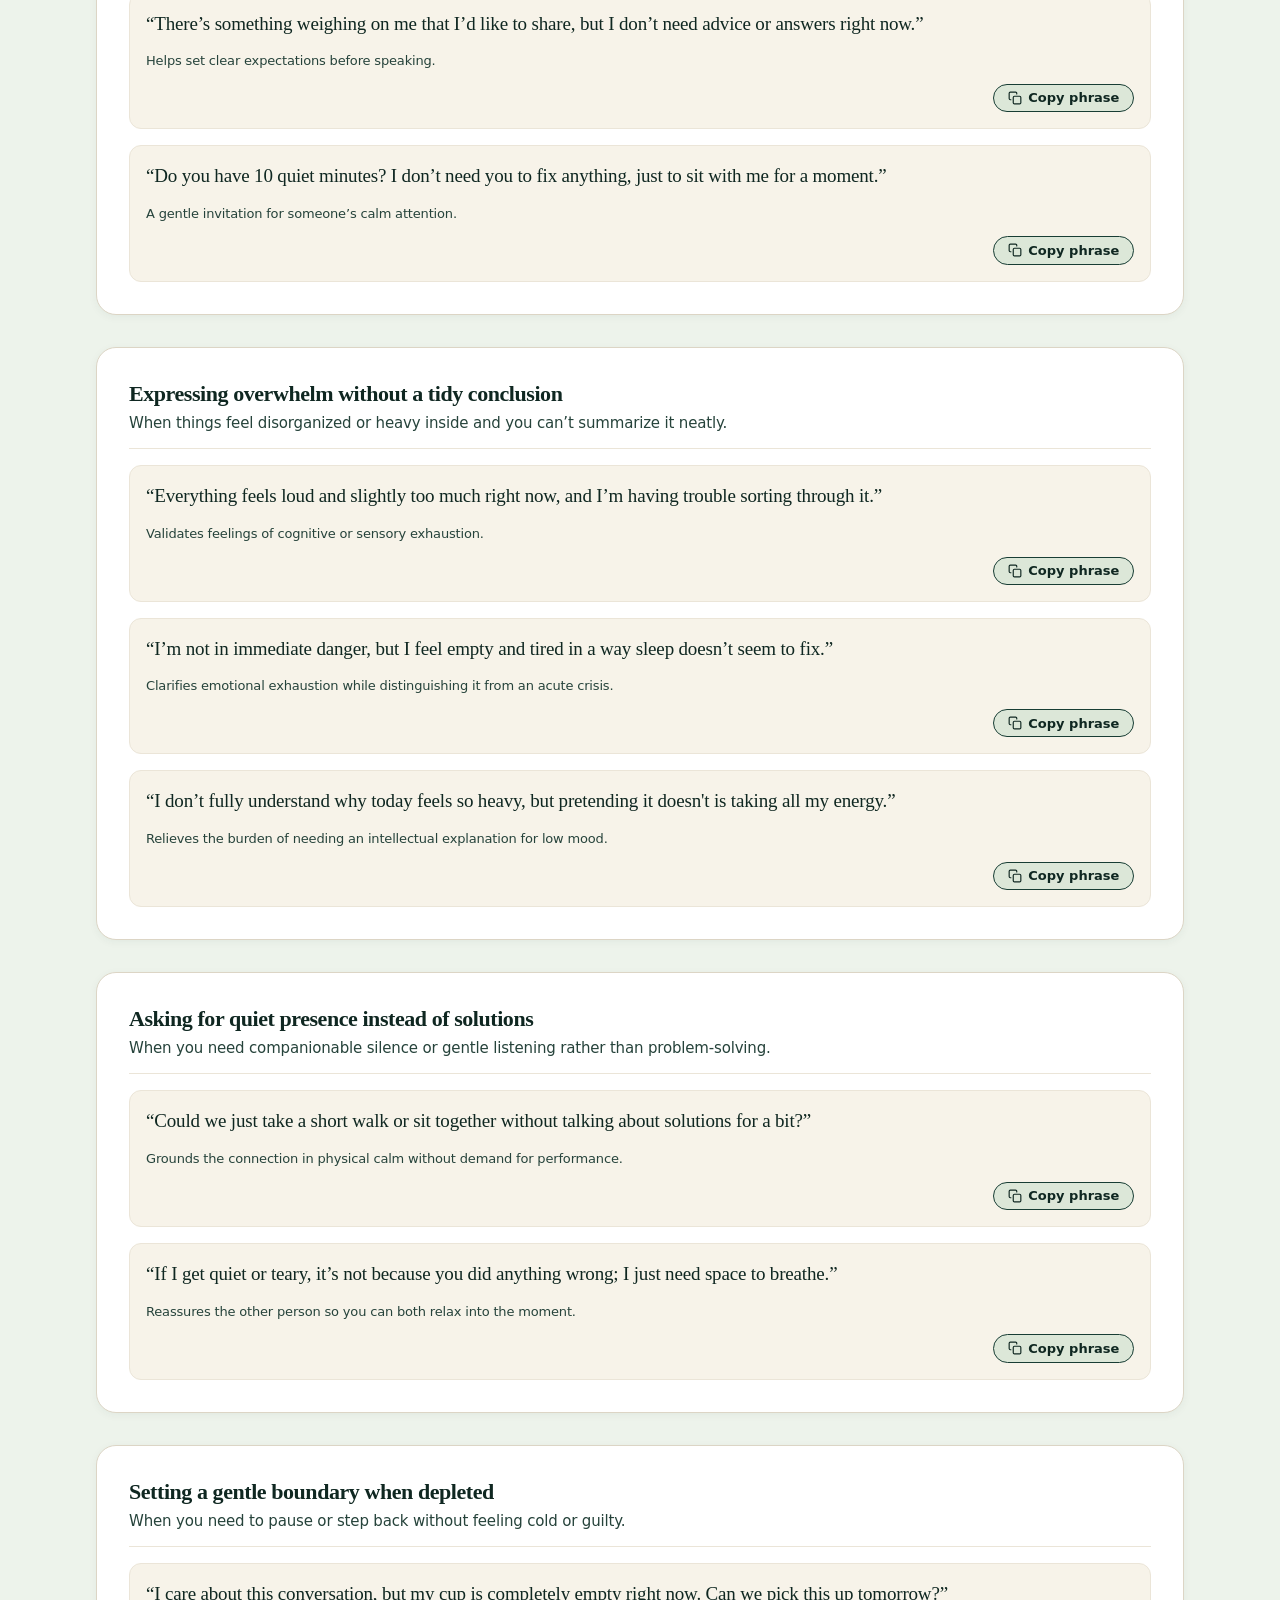
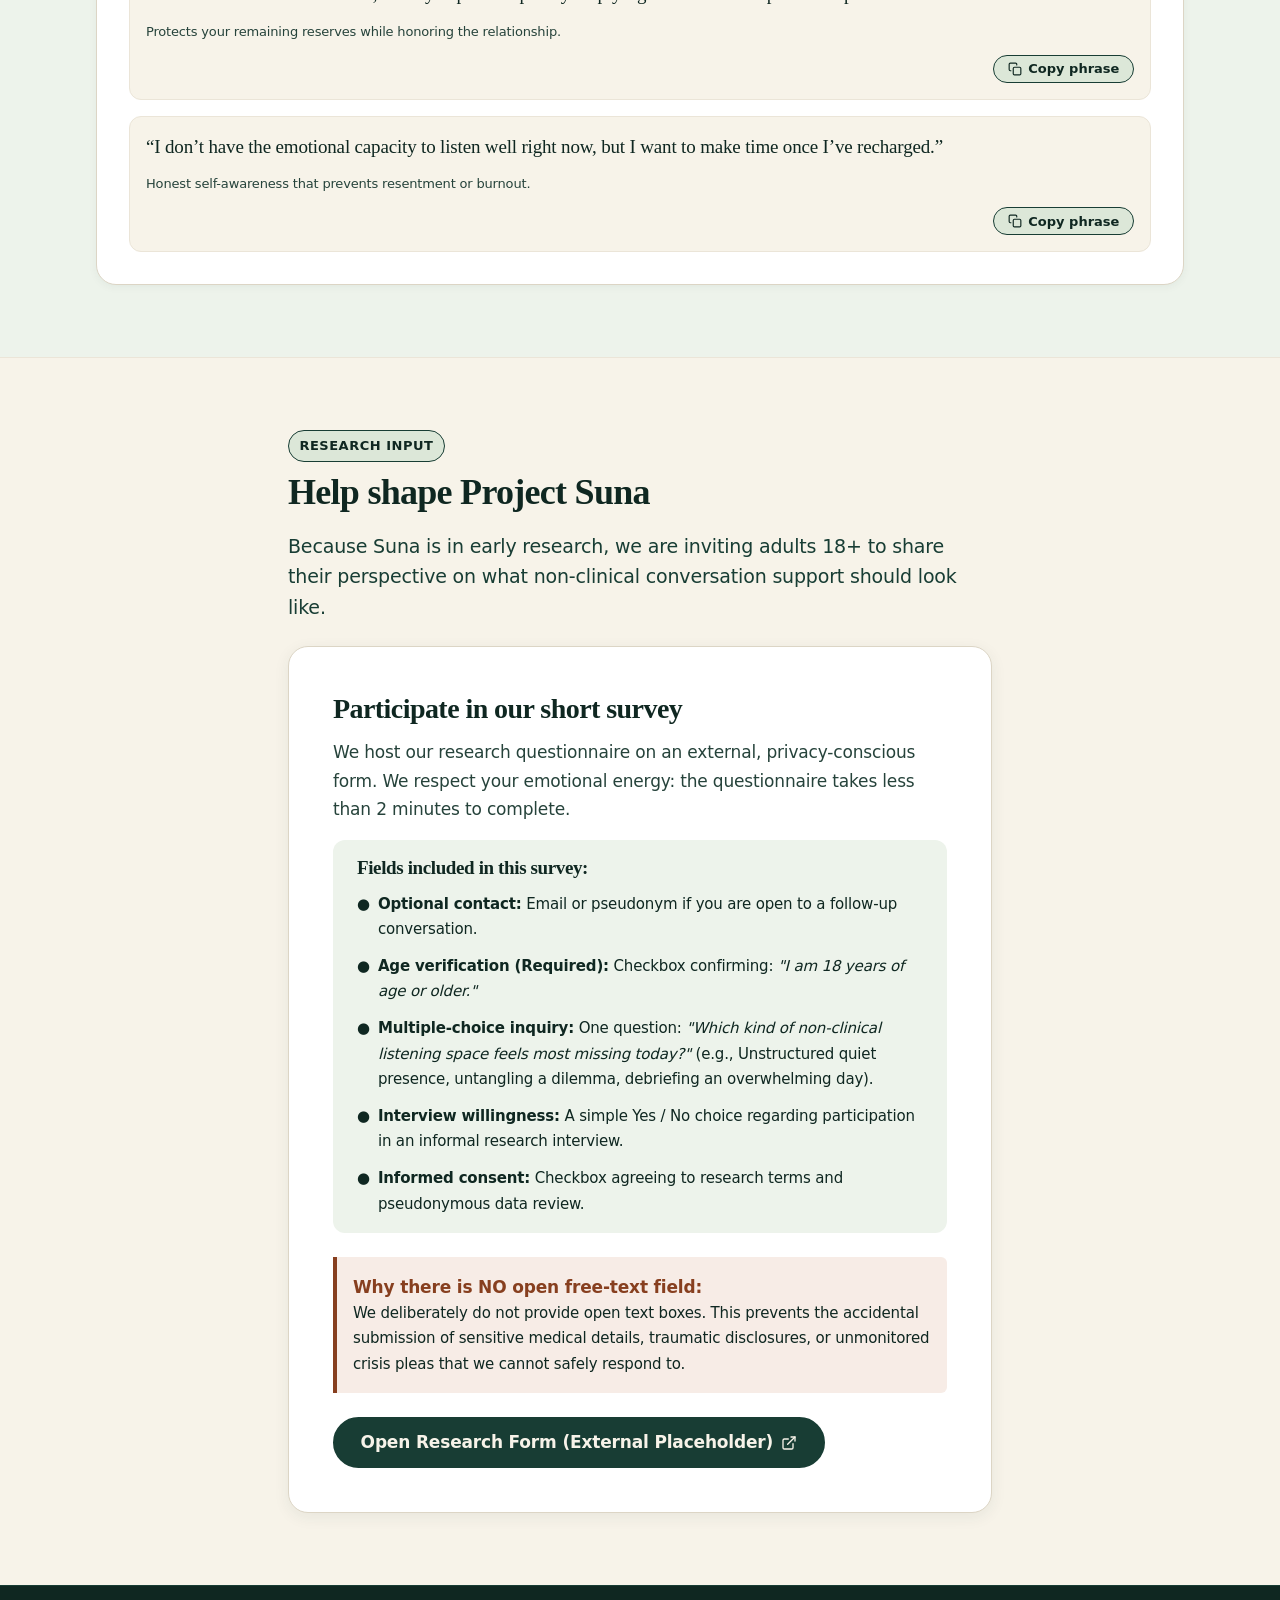
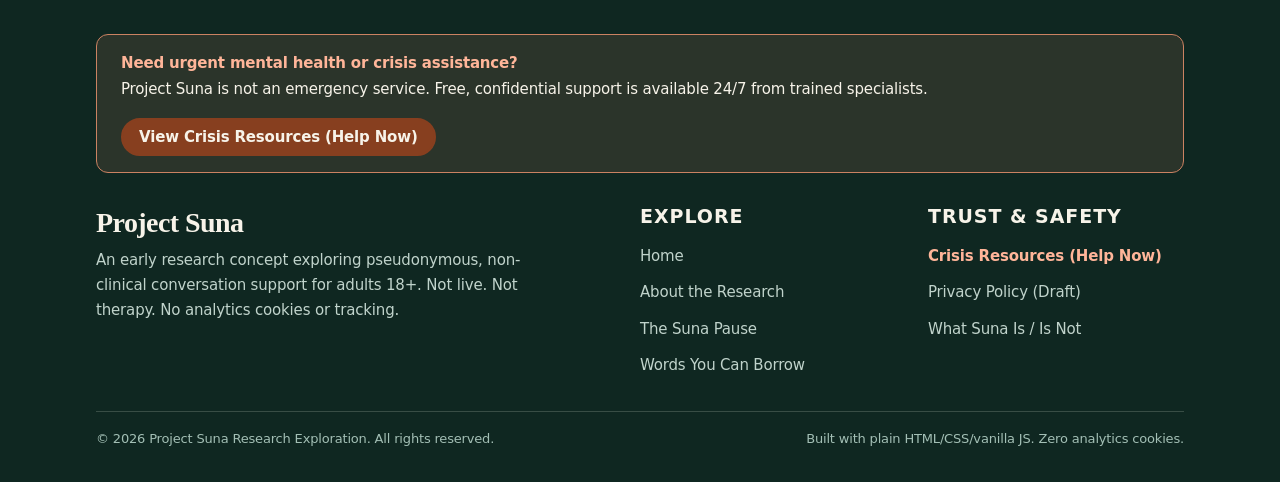
==== commit 68e4131c: "Add interactive experience.html alternative view and link from home" ====
--- a/index.html
+++ b/index.html
@@ -28,6 +28,7 @@
         <ul class="nav-list" role="list">
           <li><a href="index.html" class="nav-link" aria-current="page">Home</a></li>
           <li><a href="about.html" class="nav-link">About</a></li>
+          <li><a href="experience.html" class="nav-link" style="color:var(--color-terracotta-accessible);font-weight:600;">Interactive Experience ✨</a></li>
           <li><a href="#the-suna-pause" class="nav-link">The Suna Pause</a></li>
           <li><a href="#words-you-can-borrow" class="nav-link">Words to Borrow</a></li>
           <li><a href="#help-shape-suna" class="nav-link">Shape Suna</a></li>
@@ -61,6 +62,7 @@
 
         <div class="hero-ctas">
           <a href="#the-suna-pause" class="btn btn-primary">Take a 60-Second Pause</a>
+          <a href="experience.html" class="btn btn-secondary">✨ Interactive View</a>
           <a href="#what-suna-is" class="btn btn-secondary">Understand the Concept</a>
           <a href="help-now.html" class="btn btn-terracotta">Crisis Support Directory</a>
         </div>
